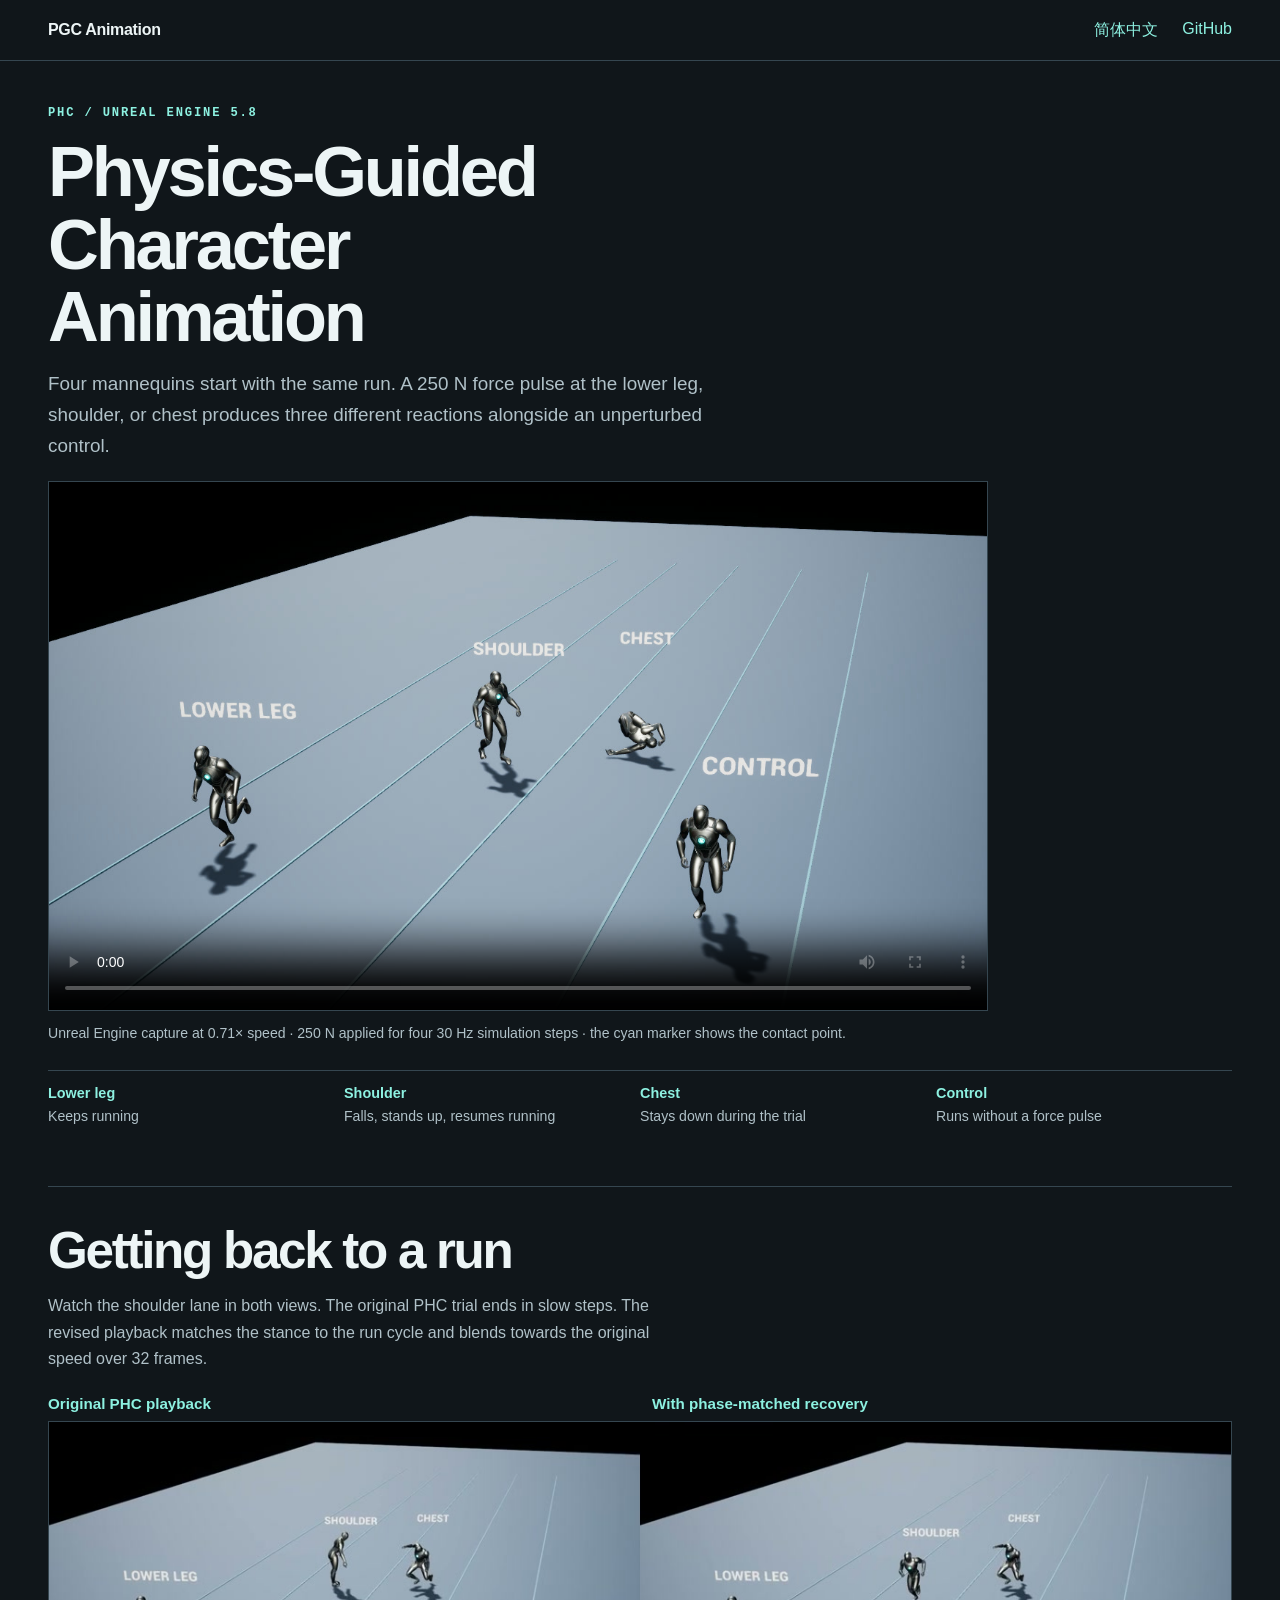
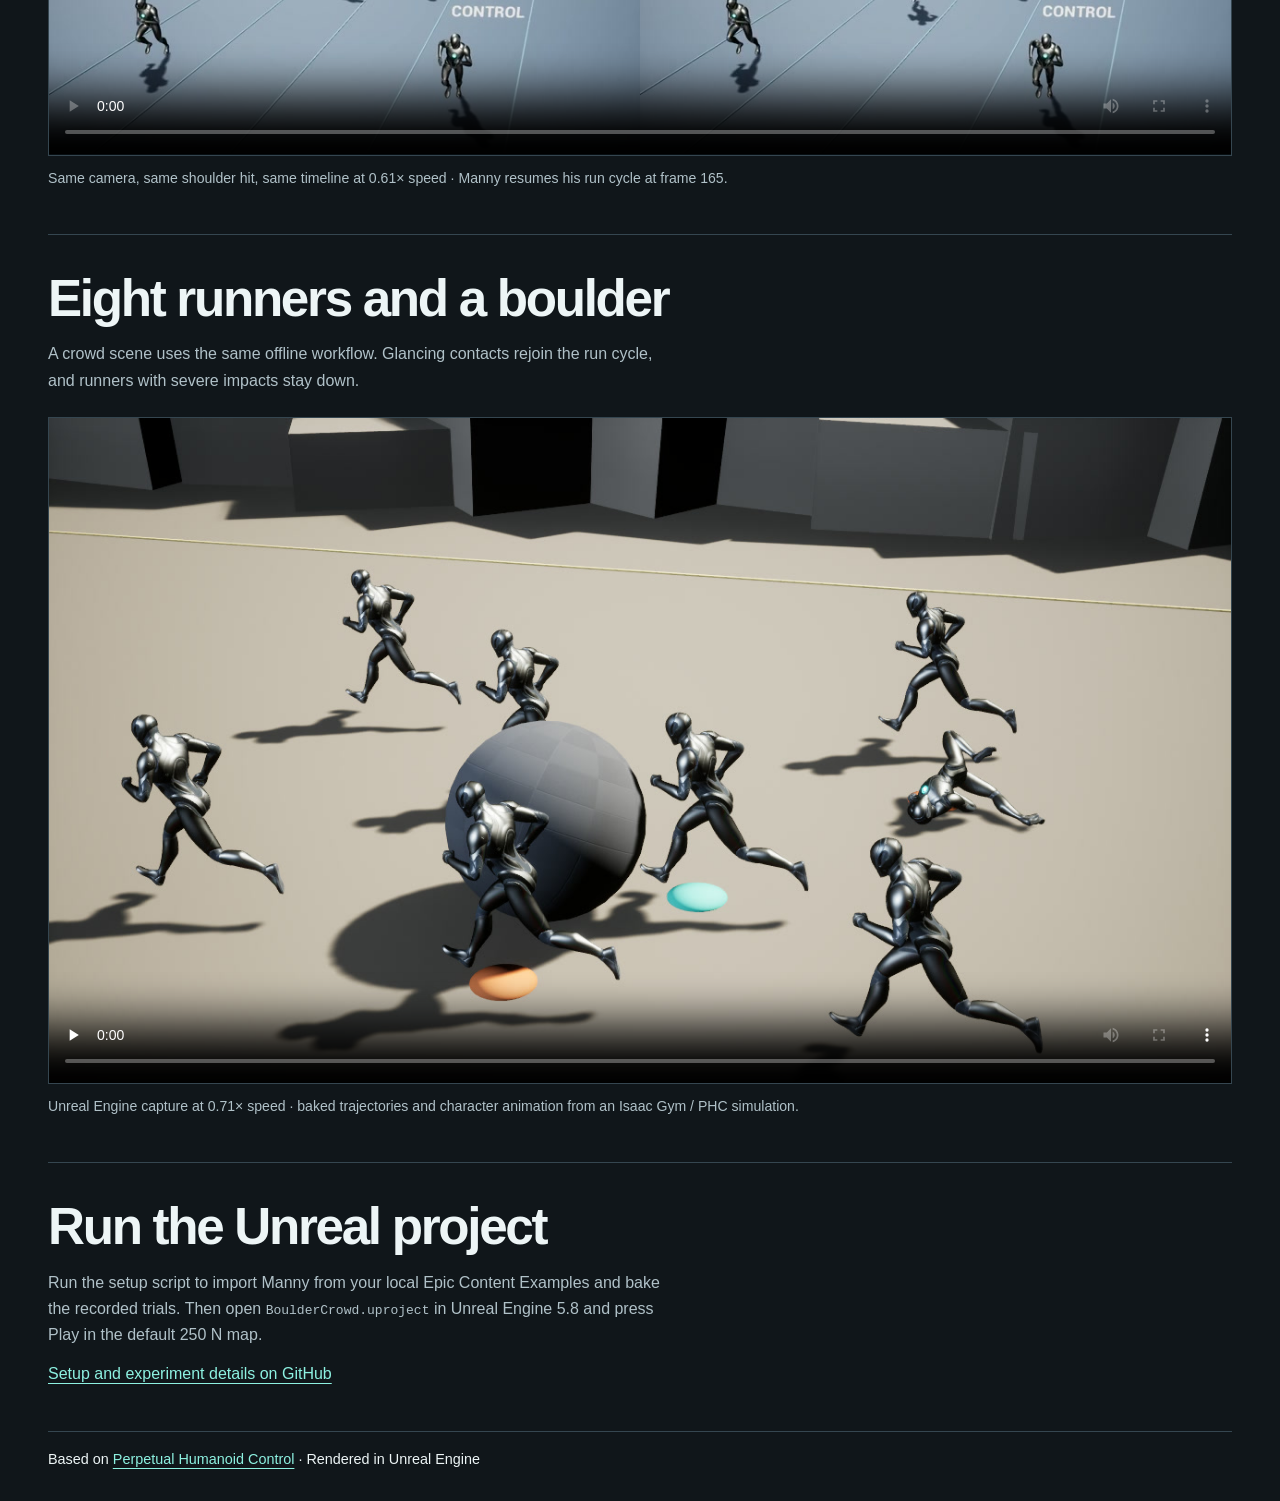
==== docs/index.html @ e0ee0b3a "Publish bilingual Unreal animation showcase" ====
<!doctype html>
<html lang="en">
<head>
  <meta charset="utf-8">
  <meta name="viewport" content="width=device-width, initial-scale=1">
  <meta name="description" content="Unreal Engine recordings of physically simulated running, localized impacts, and phase-matched recovery.">
  <link rel="alternate" hreflang="zh-CN" href="zh/">
  <link rel="icon" href="media/contact.jpg">
  <link rel="stylesheet" href="style.css">
  <title>Physics-Guided Character Animation</title>
</head>
<body>
  <header><div class="shell header-row">
    <a class="brand" href="./">PGC Animation</a>
    <nav aria-label="Site"><a lang="zh-CN" href="zh/">简体中文</a><a href="https://github.com/XiuyuYang/physics-guided-character-animation">GitHub</a></nav>
  </div></header>
  <main>
    <section class="hero shell" aria-labelledby="title">
      <p class="eyebrow">PHC / Unreal Engine 5.8</p>
      <h1 id="title">Physics-Guided Character Animation</h1>
      <p class="lede">Four mannequins start with the same run. A 250 N force pulse at the lower leg, shoulder, or chest produces three different reactions alongside an unperturbed control.</p>
      <figure>
        <video controls playsinline preload="metadata" width="1280" height="720" src="media/contact.mp4" poster="media/contact.jpg" aria-label="Localized impact experiment in Unreal Engine"></video>
        <figcaption>Unreal Engine capture at 0.71× speed · 250 N applied for four 30 Hz simulation steps · the cyan marker shows the contact point.</figcaption>
      </figure>
      <dl class="lanes">
        <div><dt>Lower leg</dt><dd>Keeps running</dd></div>
        <div><dt>Shoulder</dt><dd>Falls, stands up, resumes running</dd></div>
        <div><dt>Chest</dt><dd>Stays down during the trial</dd></div>
        <div><dt>Control</dt><dd>Runs without a force pulse</dd></div>
      </dl>
    </section>
    <section class="shell detail" aria-labelledby="recovery">
      <h2 id="recovery">Getting back to a run</h2>
      <p>Watch the shoulder lane in both views. The original PHC trial ends in slow steps. The revised playback matches the stance to the run cycle and blends towards the original speed over 32 frames.</p>
      <figure>
        <div class="video-labels"><span>Original PHC playback</span><span>With phase-matched recovery</span></div>
        <video controls playsinline preload="metadata" width="1280" height="360" src="media/recovery.mp4" poster="media/recovery.jpg" aria-label="Synchronized comparison of original and revised recovery"></video>
        <figcaption>Same camera, same shoulder hit, same timeline at 0.61× speed · Manny resumes his run cycle at frame 165.</figcaption>
      </figure>
    </section>
    <section class="shell detail" aria-labelledby="crowd">
      <h2 id="crowd">Eight runners and a boulder</h2>
      <p>A crowd scene uses the same offline workflow. Glancing contacts rejoin the run cycle, and runners with severe impacts stay down.</p>
      <figure>
        <video controls playsinline preload="none" width="1280" height="720" src="media/crowd.mp4" poster="media/crowd.jpg" aria-label="Boulder and runners in an Unreal Engine crowd scene"></video>
        <figcaption>Unreal Engine capture at 0.71× speed · baked trajectories and character animation from an Isaac Gym / PHC simulation.</figcaption>
      </figure>
    </section>
    <section class="shell detail" aria-labelledby="run">
      <h2 id="run">Run the Unreal project</h2>
      <p>Run the setup script to import Manny from your local Epic Content Examples and bake the recorded trials. Then open <code>BoulderCrowd.uproject</code> in Unreal Engine 5.8 and press Play in the default 250 N map.</p>
      <a href="https://github.com/XiuyuYang/physics-guided-character-animation#run-in-unreal">Setup and experiment details on GitHub</a>
    </section>
  </main>
  <footer class="shell">Based on <a href="https://github.com/ZhengyiLuo/PHC">Perpetual Humanoid Control</a> · Rendered in Unreal Engine</footer>
</body>
</html>
---- docs/style.css ----
:root {
  color-scheme: dark;
  --bg: #10161a;
  --fg: #edf5f6;
  --muted: #b0c1c8;
  --line: #354650;
  --accent: #8df1e1;
  font-family: Inter, "Segoe UI", "Microsoft YaHei", sans-serif;
}
* { box-sizing: border-box; }
body { margin: 0; background: var(--bg); color: var(--fg); }
a { color: var(--accent); text-underline-offset: .25em; }
a:focus-visible, video:focus-visible { outline: 2px solid var(--accent); outline-offset: 5px; }
.shell { width: min(1184px, calc(100% - 64px)); margin-inline: auto; }
header { border-bottom: 1px solid var(--line); }
.header-row { min-height: 60px; display: flex; align-items: center; justify-content: space-between; gap: 20px; }
.brand { color: var(--fg); font-weight: 720; letter-spacing: -.02em; }
nav { display: flex; gap: 24px; }
nav a, .brand { text-decoration: none; }
nav a:hover, .brand:hover { text-decoration: underline; }
.hero { padding: clamp(36px, 5vw, 72px) 0 0; }
.eyebrow { margin: 0 0 14px; color: var(--accent); font: 600 .76rem/1.4 "IBM Plex Mono", Consolas, monospace; letter-spacing: .15em; text-transform: uppercase; }
h1, h2 { margin: 0; line-height: 1.03; letter-spacing: -.045em; }
h1 { font-size: clamp(2.6rem, 7vw, 6.4rem); max-width: 16ch; text-wrap: balance; }
[lang="zh-CN"] h1 { max-width: 14em; font-size: clamp(2.3rem, 6vw, 5.25rem); }
.lede { max-width: 64ch; margin: 20px 0 27px; color: var(--muted); line-height: 1.65; font-size: clamp(1rem, 1.6vw, 1.18rem); }
video { display: block; width: 100%; height: auto; background: #070e12; border: 1px solid var(--line); }
figure { margin: 0; min-width: 0; }
figcaption { margin-top: 12px; font-size: .88rem; color: var(--muted); line-height: 1.55; }
.lanes { margin: 26px 0 0; display: grid; grid-template-columns: repeat(4, 1fr); border-top: 1px solid var(--line); }
.lanes div { padding: 14px 12px 14px 0; }
.lanes dt { color: var(--accent); font-weight: 650; font-size: .9rem; }
.lanes dd { margin: 5px 0 0; color: var(--muted); font-size: .88rem; line-height: 1.5; }
.detail { border-top: 1px solid var(--line); margin-top: 44px; padding-top: 38px; }
.detail h2 { font-size: clamp(1.8rem, 4vw, 3.25rem); margin-bottom: 12px; }
.detail p { max-width: 69ch; color: var(--muted); line-height: 1.65; }
.detail figure { margin-top: 23px; }
.video-labels { display: grid; grid-template-columns: 1fr 1fr; color: var(--accent); font-weight: 650; font-size: .95rem; margin-bottom: 9px; }
.video-labels span:nth-child(2) { padding-left: 12px; }
footer { border-top: 1px solid var(--line); margin-top: 48px; padding: 16px 0 30px; font-size: .9rem; line-height: 1.6; }
@media (max-width: 650px) {
  .shell { width: calc(100% - 32px); }
  .header-row { min-height: 54px; }
  nav { gap: 15px; }
  .lanes { grid-template-columns: 1fr 1fr; }
  .detail { margin-top: 30px; padding-top: 28px; }
}
@media (min-width: 1000px) {
  .hero { padding-top: 44px; }
  .hero h1 { font-size: clamp(4rem, 5.5vw, 5.25rem); }
  .hero .lede { margin: 14px 0 20px; }
  .hero figure { max-width: 940px; }
}
@media (prefers-reduced-motion: no-preference) {
  .hero h1 { animation: enter .3s ease-out both; }
  @keyframes enter { from { transform: translateY(8px); } to { transform: translateY(0); } }
}
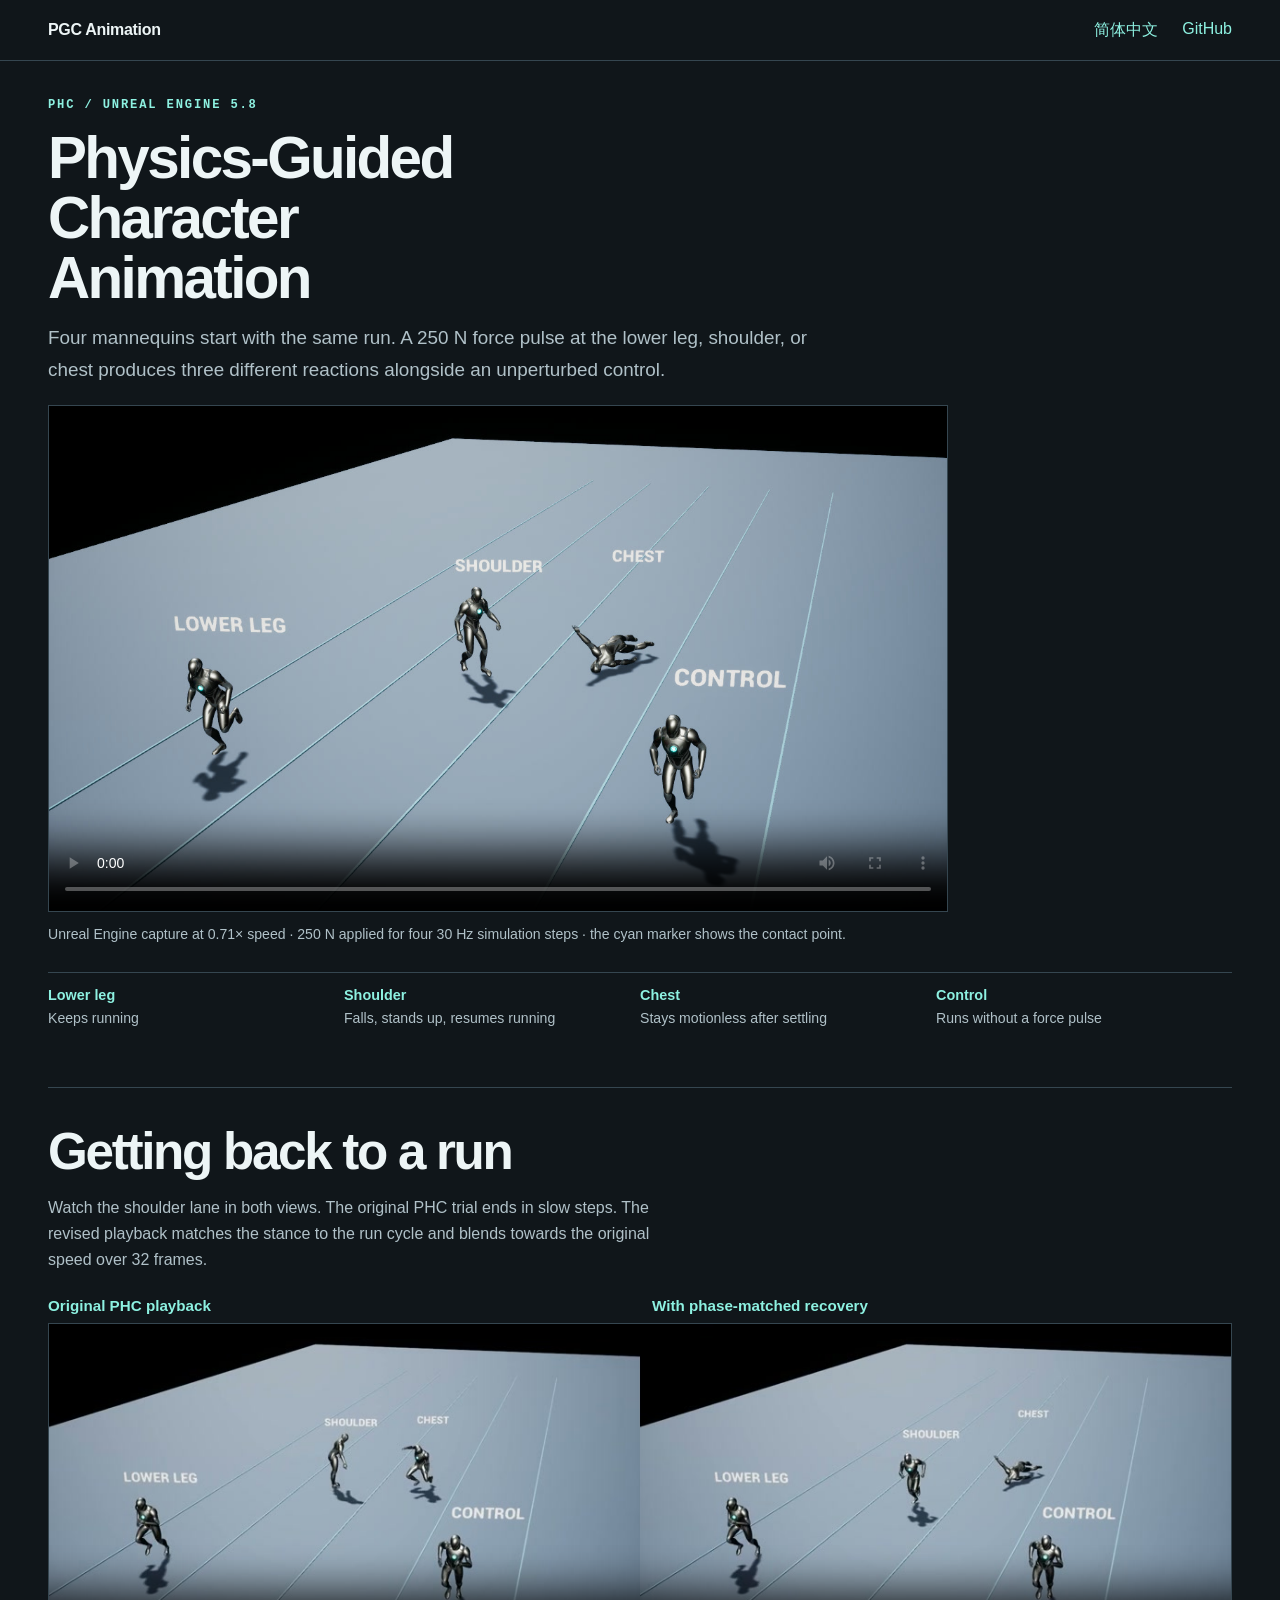
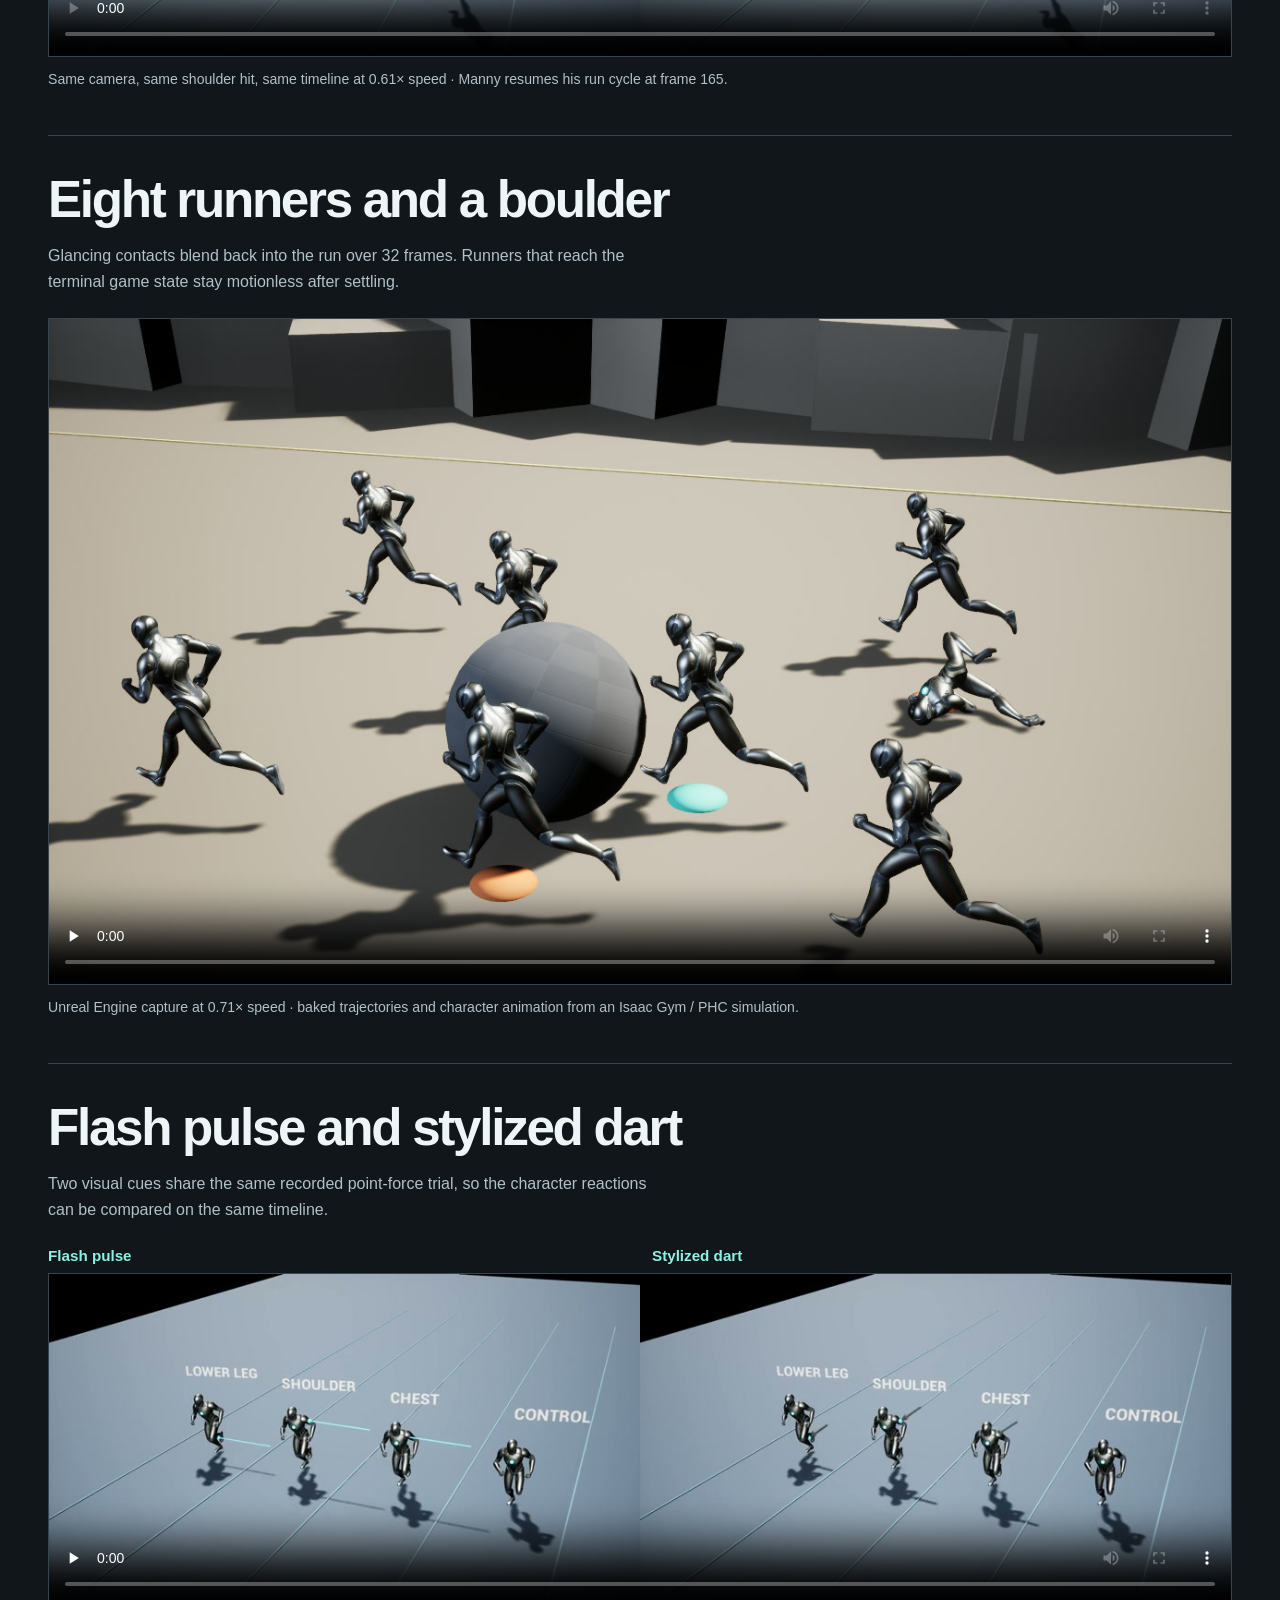
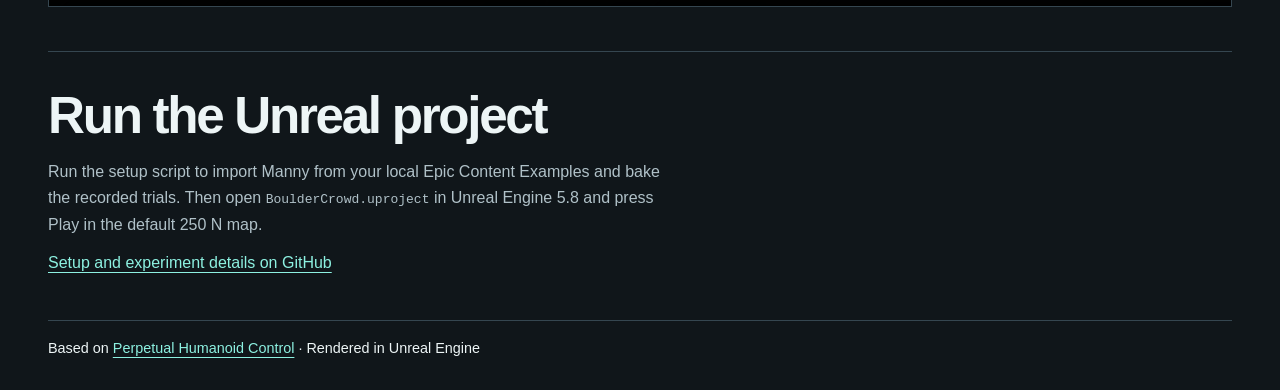
==== commit 1101e76c: "Publish smoother recoveries and projectile visual comparisons" ====
--- a/docs/index.html
+++ b/docs/index.html
@@ -26,7 +26,7 @@
       <dl class="lanes">
         <div><dt>Lower leg</dt><dd>Keeps running</dd></div>
         <div><dt>Shoulder</dt><dd>Falls, stands up, resumes running</dd></div>
-        <div><dt>Chest</dt><dd>Stays down during the trial</dd></div>
+        <div><dt>Chest</dt><dd>Stays motionless after settling</dd></div>
         <div><dt>Control</dt><dd>Runs without a force pulse</dd></div>
       </dl>
     </section>
@@ -41,10 +41,18 @@
     </section>
     <section class="shell detail" aria-labelledby="crowd">
       <h2 id="crowd">Eight runners and a boulder</h2>
-      <p>A crowd scene uses the same offline workflow. Glancing contacts rejoin the run cycle, and runners with severe impacts stay down.</p>
+      <p>Glancing contacts blend back into the run over 32 frames. Runners that reach the terminal game state stay motionless after settling.</p>
       <figure>
         <video controls playsinline preload="none" width="1280" height="720" src="media/crowd.mp4" poster="media/crowd.jpg" aria-label="Boulder and runners in an Unreal Engine crowd scene"></video>
         <figcaption>Unreal Engine capture at 0.71× speed · baked trajectories and character animation from an Isaac Gym / PHC simulation.</figcaption>
+      </figure>
+    </section>
+    <section class="shell detail" aria-labelledby="projectiles">
+      <h2 id="projectiles">Flash pulse and stylized dart</h2>
+      <p>Two visual cues share the same recorded point-force trial, so the character reactions can be compared on the same timeline.</p>
+      <figure>
+        <div class="video-labels"><span>Flash pulse</span><span>Stylized dart</span></div>
+        <video controls playsinline preload="none" width="1280" height="360" src="media/projectiles.mp4" poster="media/projectiles.jpg" aria-label="Flash pulse and stylized dart visual comparison"></video>
       </figure>
     </section>
     <section class="shell detail" aria-labelledby="run">
--- a/docs/style.css
+++ b/docs/style.css
@@ -46,10 +46,10 @@
   .detail { margin-top: 30px; padding-top: 28px; }
 }
 @media (min-width: 1000px) {
-  .hero { padding-top: 44px; }
-  .hero h1 { font-size: clamp(4rem, 5.5vw, 5.25rem); }
-  .hero .lede { margin: 14px 0 20px; }
-  .hero figure { max-width: 940px; }
+  .hero { padding-top: 36px; }
+  .hero h1 { font-size: clamp(3.65rem, 4.5vw, 4.5rem); }
+  .hero .lede { max-width: 76ch; margin: 14px 0 20px; }
+  .hero figure { max-width: 900px; }
 }
 @media (prefers-reduced-motion: no-preference) {
   .hero h1 { animation: enter .3s ease-out both; }
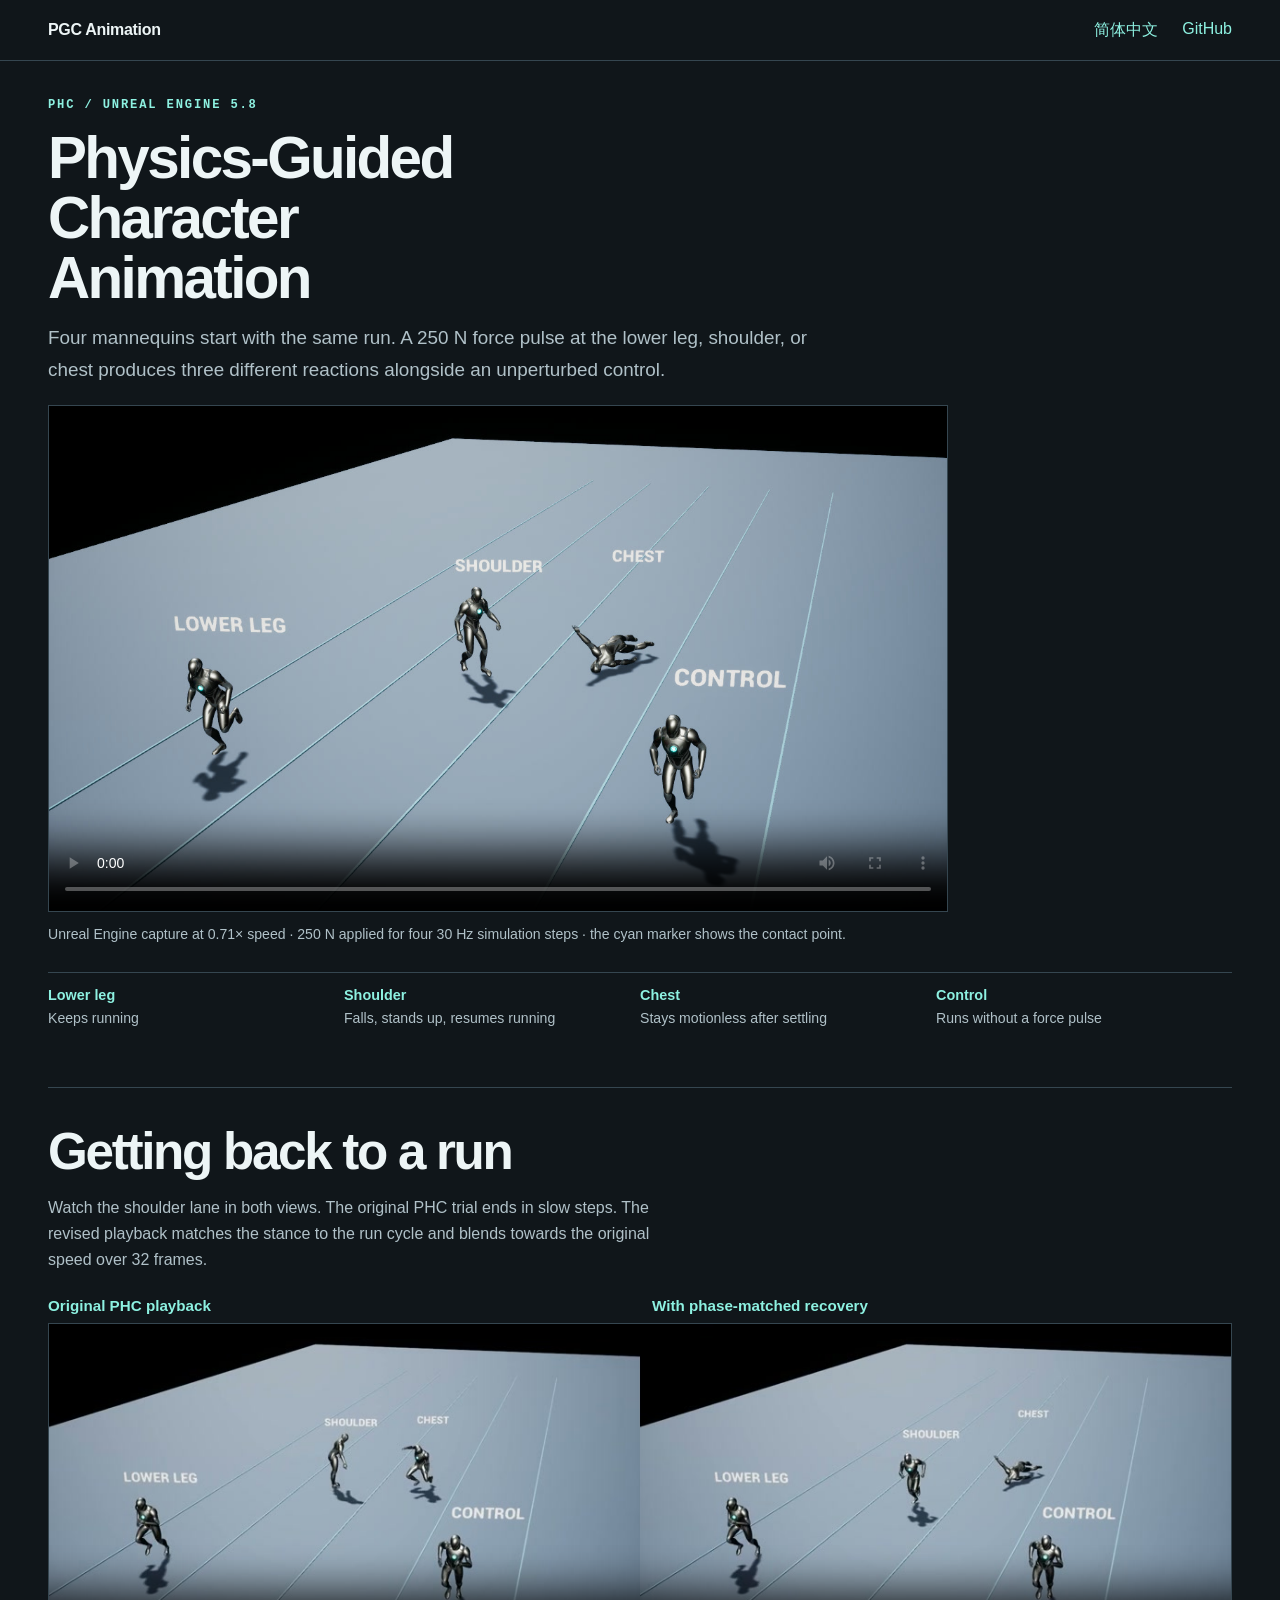
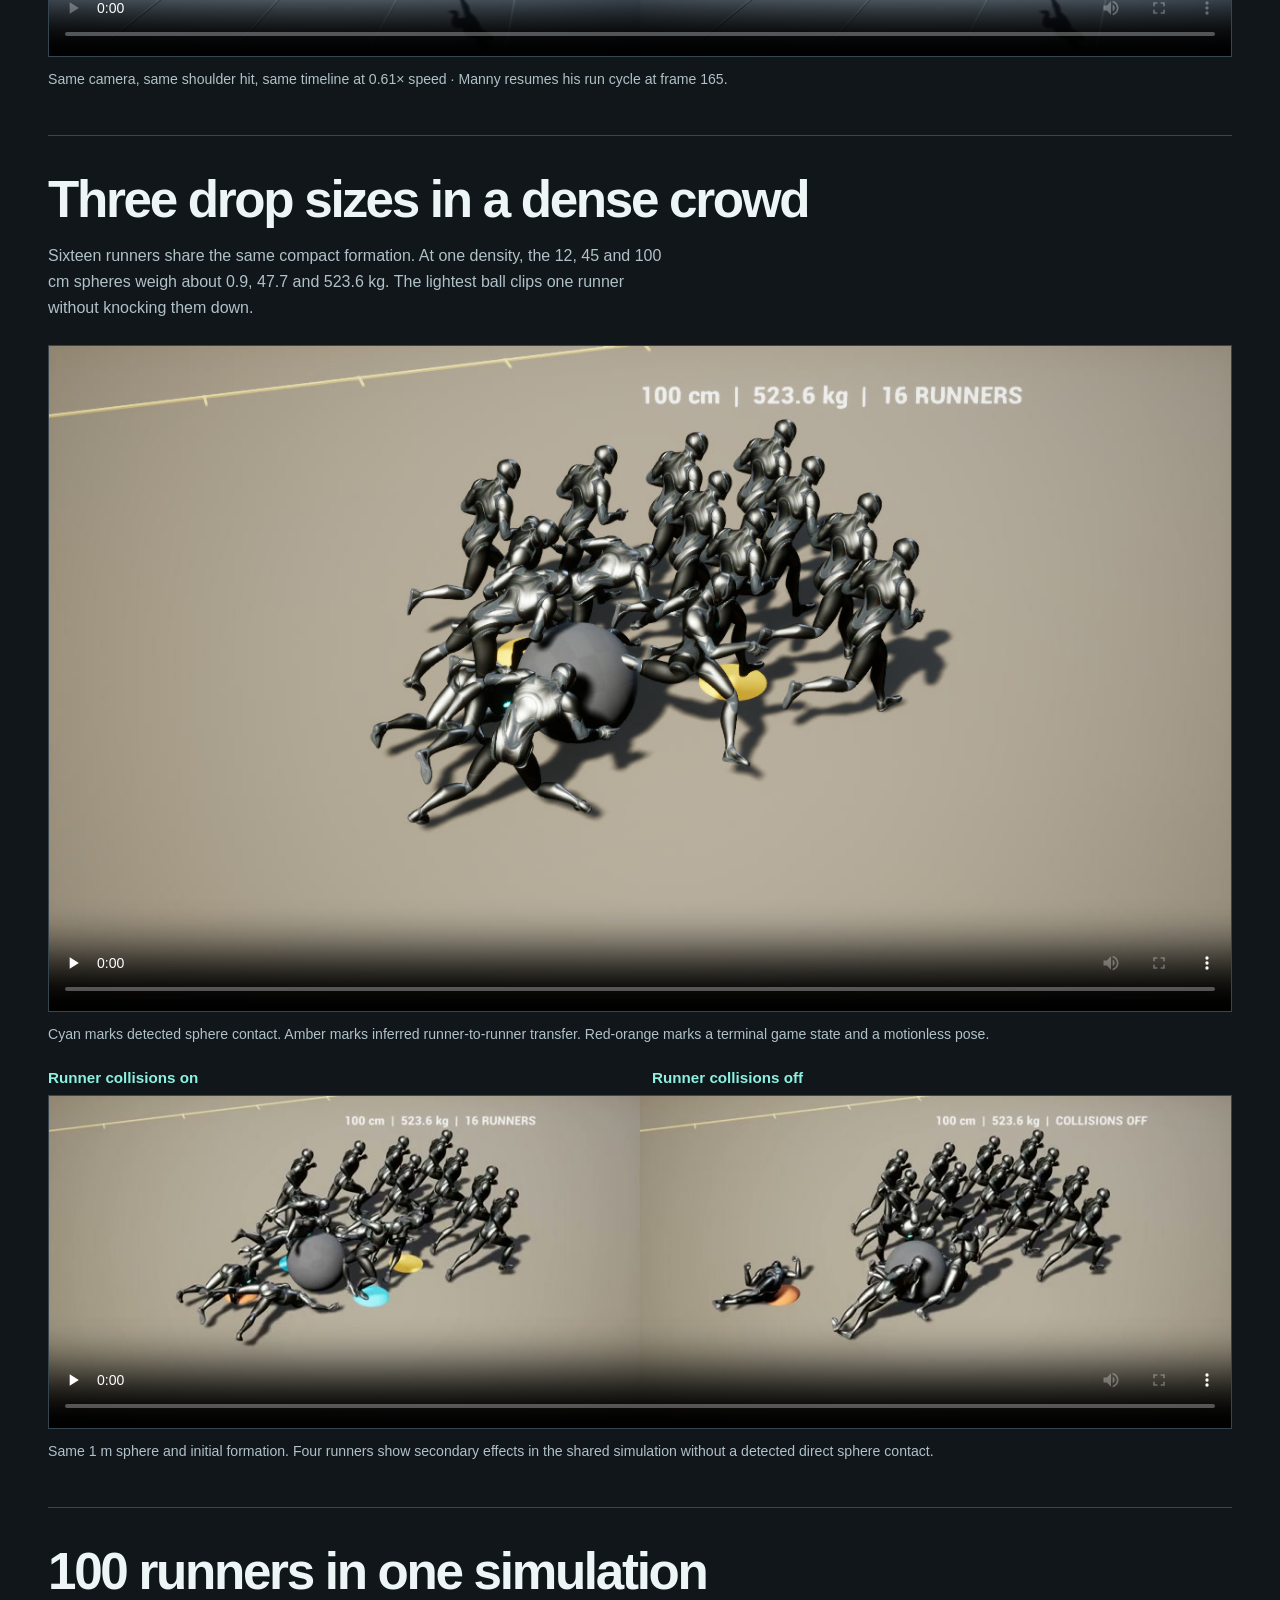
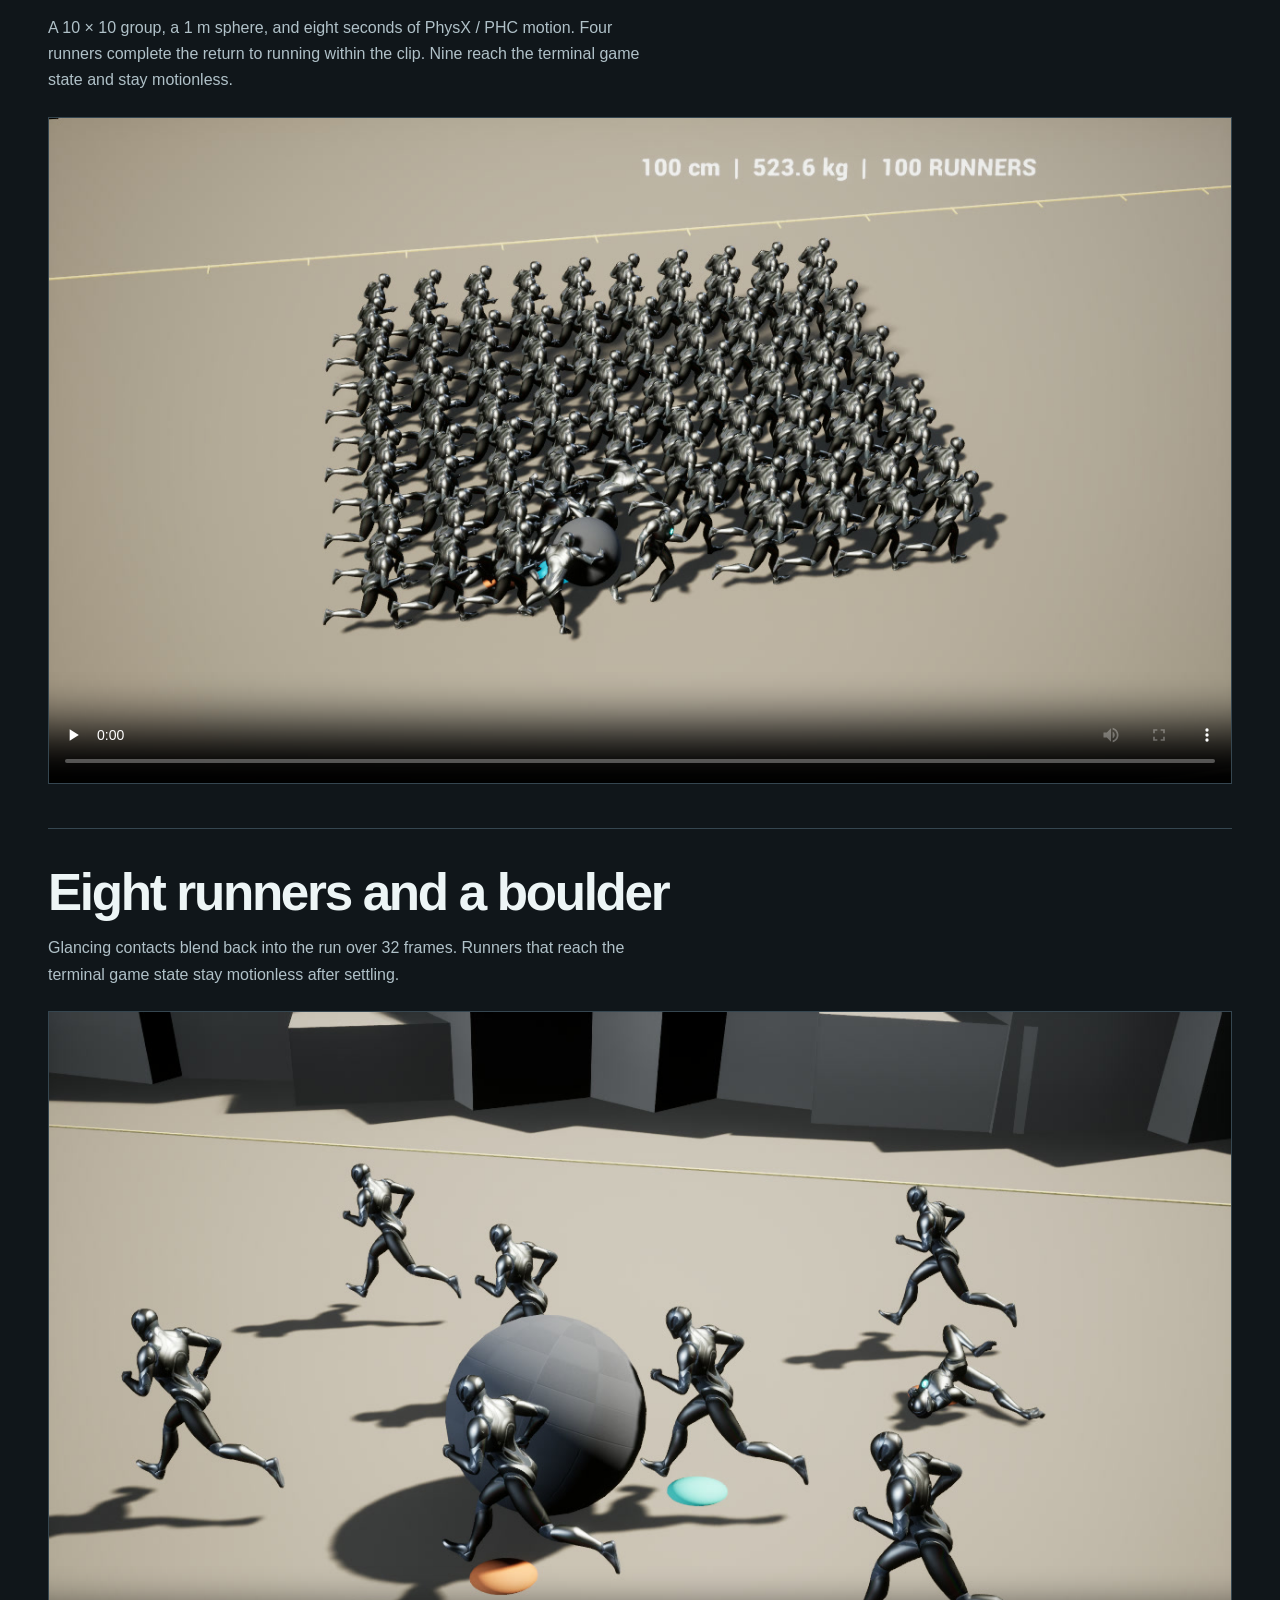
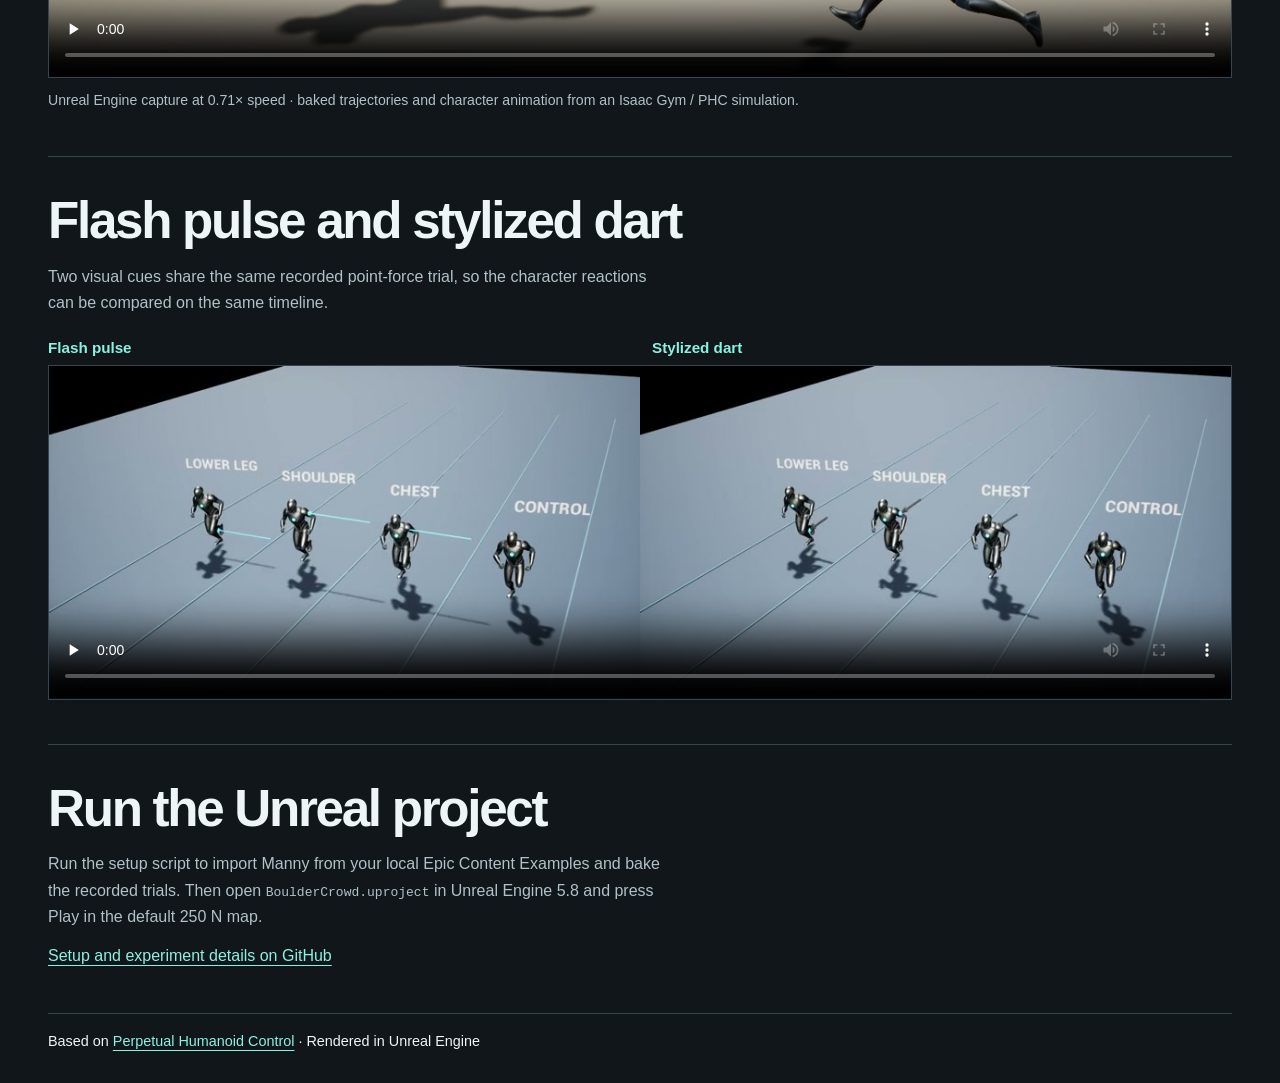
==== commit c84e2429: "Add matched falling-sphere trials and 100-runner showcase" ====
--- a/docs/index.html
+++ b/docs/index.html
@@ -39,6 +39,26 @@
         <figcaption>Same camera, same shoulder hit, same timeline at 0.61× speed · Manny resumes his run cycle at frame 165.</figcaption>
       </figure>
     </section>
+    <section class="shell detail" aria-labelledby="drops">
+      <h2 id="drops">Three drop sizes in a dense crowd</h2>
+      <p>Sixteen runners share the same compact formation. At one density, the 12, 45 and 100 cm spheres weigh about 0.9, 47.7 and 523.6 kg. The lightest ball clips one runner without knocking them down.</p>
+      <figure>
+        <video controls playsinline preload="none" width="1280" height="720" src="media/drops.mp4" poster="media/drops.jpg" aria-label="Three sizes of falling spheres in Unreal Engine"></video>
+        <figcaption>Cyan marks detected sphere contact. Amber marks inferred runner-to-runner transfer. Red-orange marks a terminal game state and a motionless pose.</figcaption>
+      </figure>
+      <figure>
+        <div class="video-labels"><span>Runner collisions on</span><span>Runner collisions off</span></div>
+        <video controls playsinline preload="none" width="1280" height="360" src="media/cascade.mp4" poster="media/cascade.jpg" aria-label="Matched comparison of the dense crowd with runner collisions enabled and disabled"></video>
+        <figcaption>Same 1 m sphere and initial formation. Four runners show secondary effects in the shared simulation without a detected direct sphere contact.</figcaption>
+      </figure>
+    </section>
+    <section class="shell detail" aria-labelledby="scale">
+      <h2 id="scale">100 runners in one simulation</h2>
+      <p>A 10 × 10 group, a 1 m sphere, and eight seconds of PhysX / PHC motion. Four runners complete the return to running within the clip. Nine reach the terminal game state and stay motionless.</p>
+      <figure>
+        <video controls playsinline preload="none" width="1280" height="720" src="media/scale.mp4" poster="media/scale.jpg" aria-label="One hundred runners and a falling sphere in Unreal Engine"></video>
+      </figure>
+    </section>
     <section class="shell detail" aria-labelledby="crowd">
       <h2 id="crowd">Eight runners and a boulder</h2>
       <p>Glancing contacts blend back into the run over 32 frames. Runners that reach the terminal game state stay motionless after settling.</p>
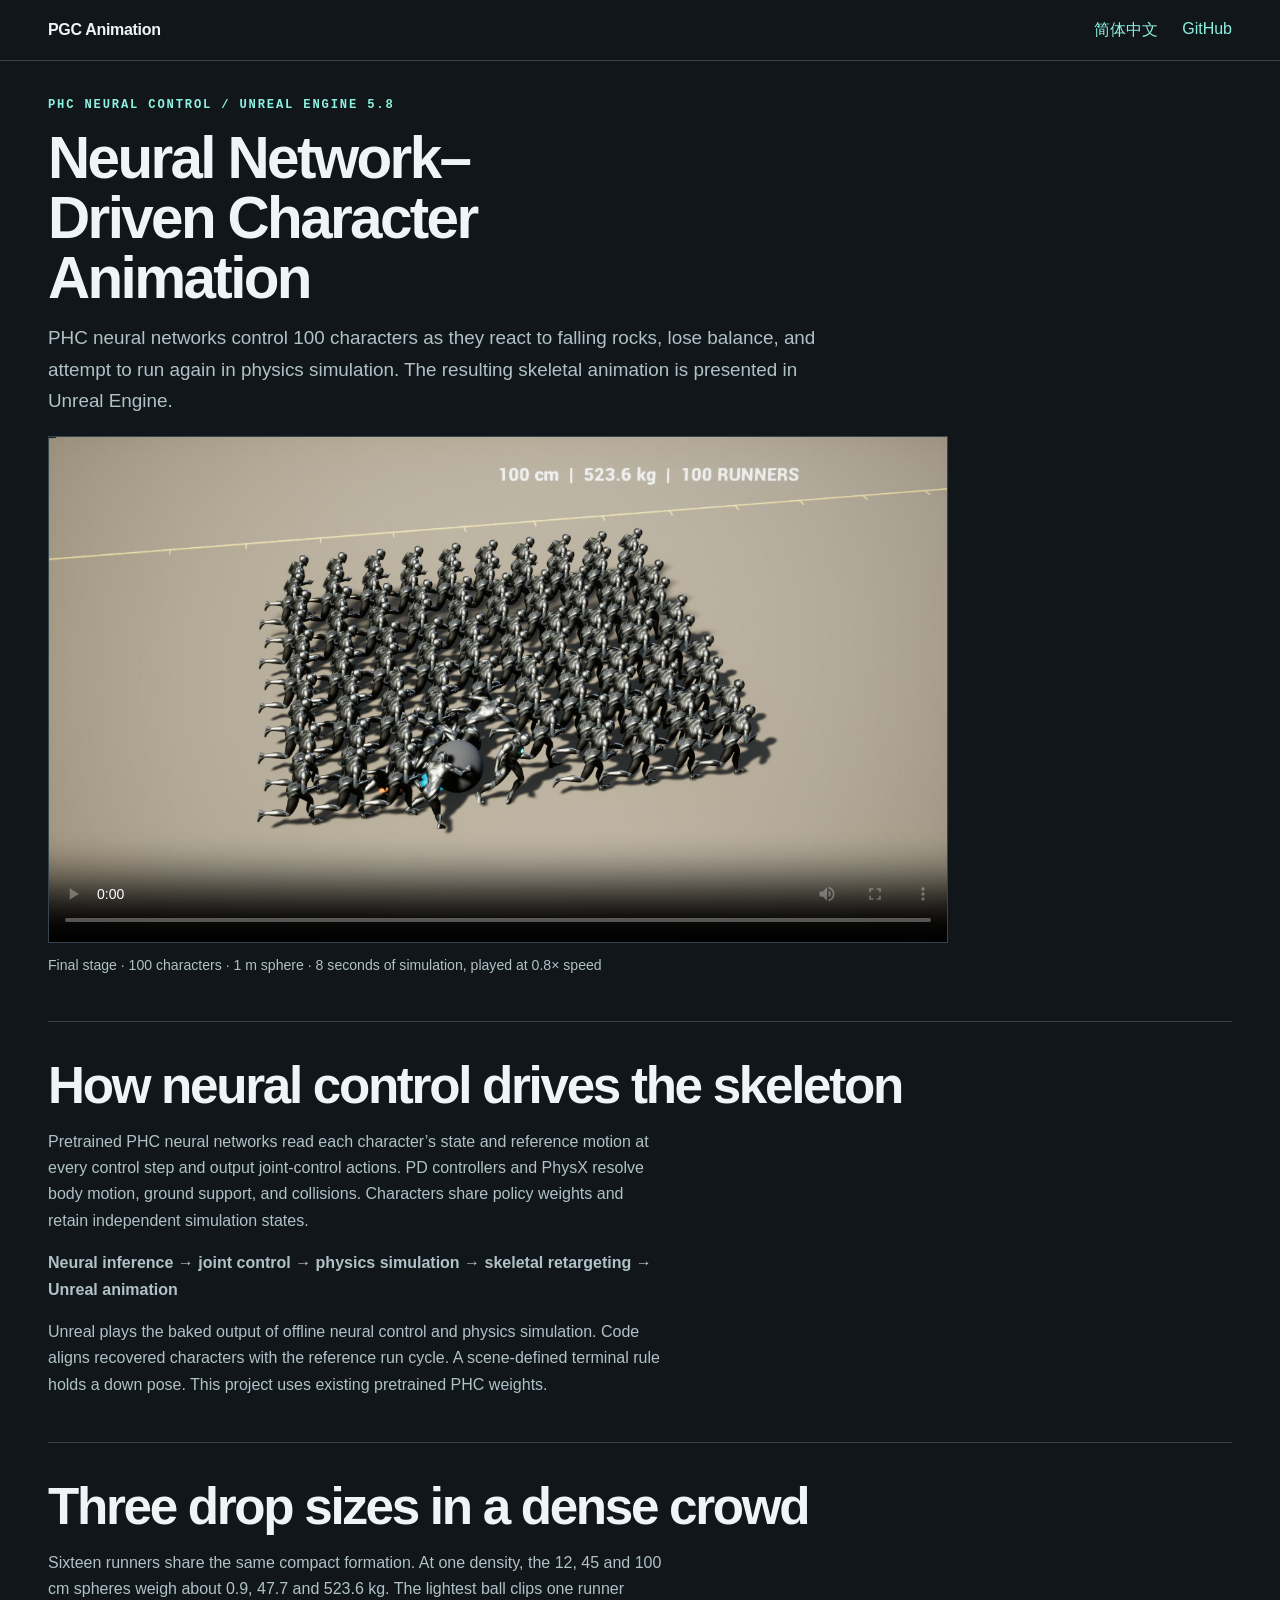
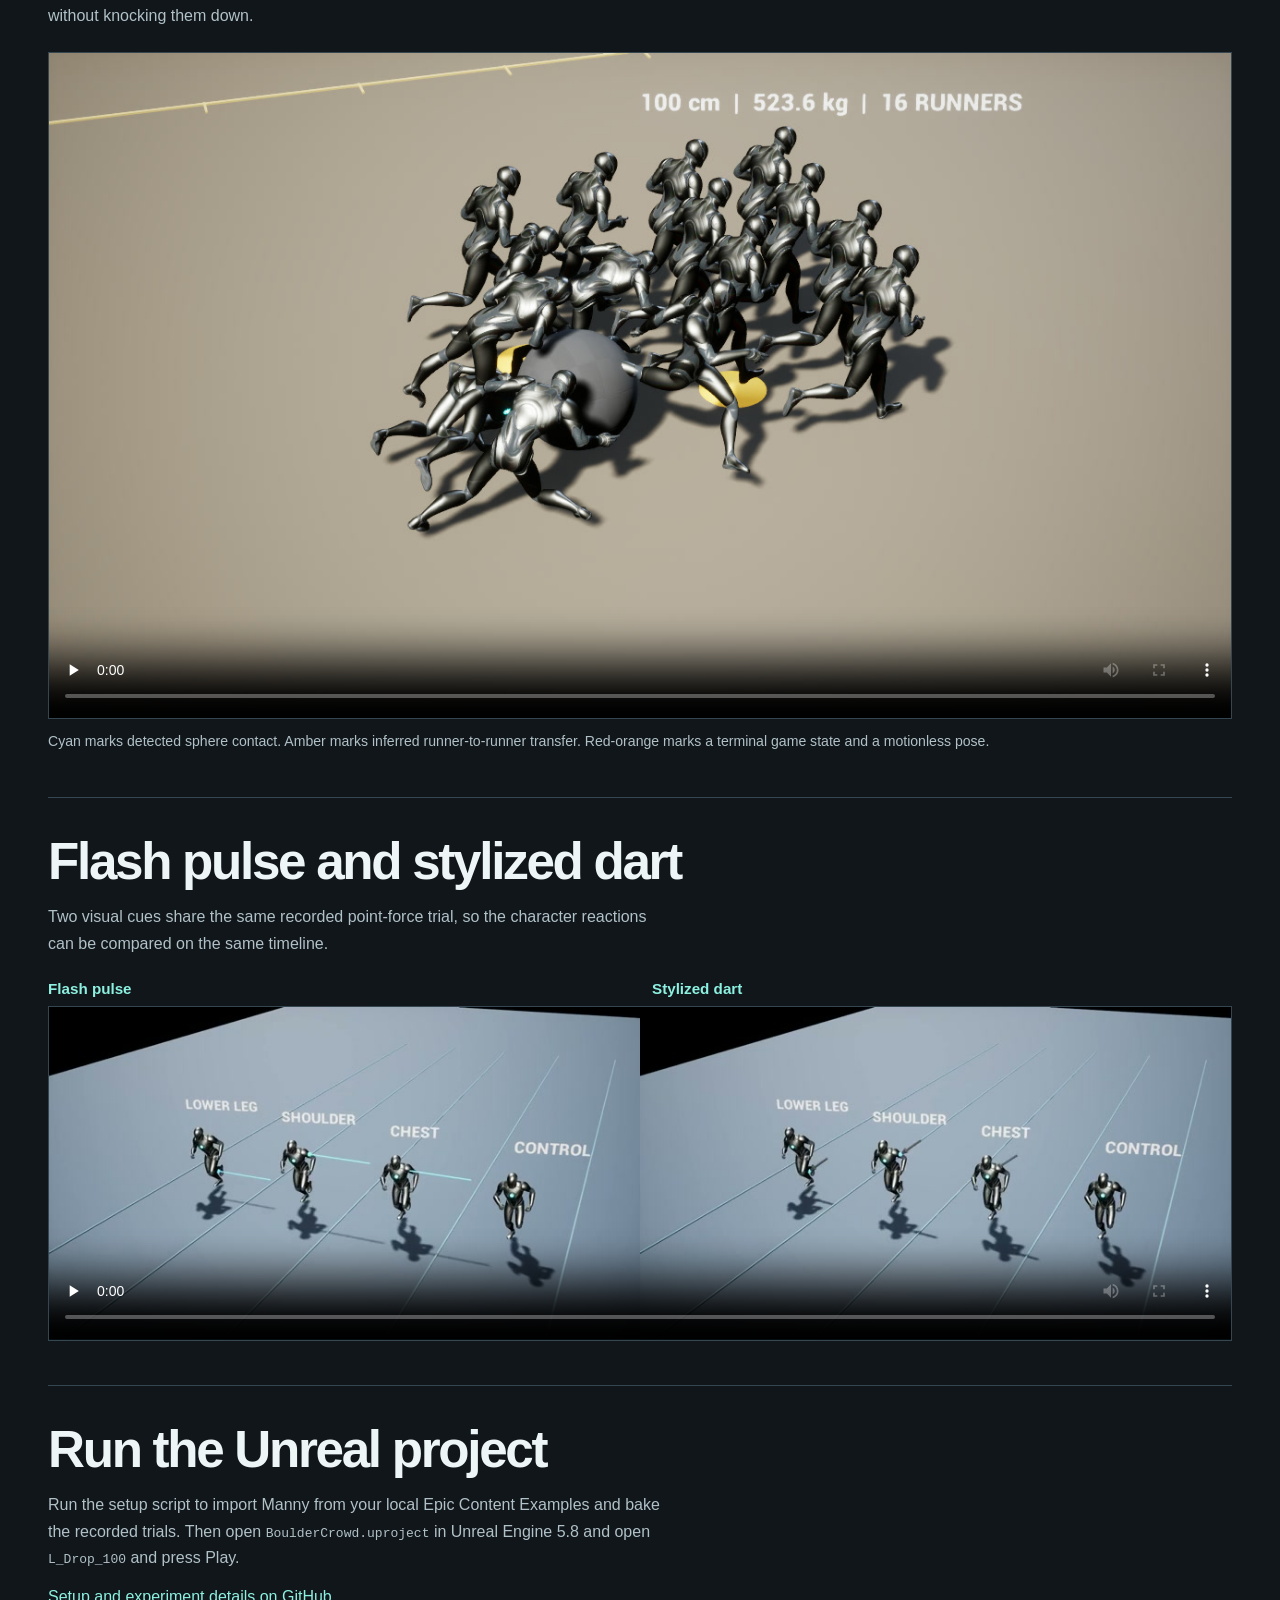
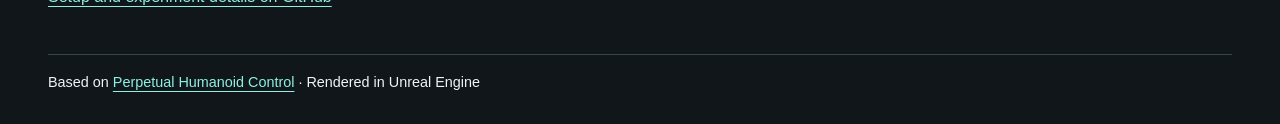
==== commit 631e671e: "Lead with neural character control and the final crowd demo" ====
--- a/docs/index.html
+++ b/docs/index.html
@@ -3,11 +3,11 @@
 <head>
   <meta charset="utf-8">
   <meta name="viewport" content="width=device-width, initial-scale=1">
-  <meta name="description" content="Unreal Engine recordings of physically simulated running, localized impacts, and phase-matched recovery.">
+  <meta name="description" content="PHC neural networks control 100 characters as they react to falling rocks, lose balance, and attempt to run again in physics simulation. The resulting skeletal animation is presented in Unreal Engine.">
   <link rel="alternate" hreflang="zh-CN" href="zh/">
-  <link rel="icon" href="media/contact.jpg">
+  <link rel="icon" href="media/scale.jpg">
   <link rel="stylesheet" href="style.css">
-  <title>Physics-Guided Character Animation</title>
+  <title>Neural Network–Driven Character Animation</title>
 </head>
 <body>
   <header><div class="shell header-row">
@@ -16,28 +16,19 @@
   </div></header>
   <main>
     <section class="hero shell" aria-labelledby="title">
-      <p class="eyebrow">PHC / Unreal Engine 5.8</p>
-      <h1 id="title">Physics-Guided Character Animation</h1>
-      <p class="lede">Four mannequins start with the same run. A 250 N force pulse at the lower leg, shoulder, or chest produces three different reactions alongside an unperturbed control.</p>
-      <figure>
-        <video controls playsinline preload="metadata" width="1280" height="720" src="media/contact.mp4" poster="media/contact.jpg" aria-label="Localized impact experiment in Unreal Engine"></video>
-        <figcaption>Unreal Engine capture at 0.71× speed · 250 N applied for four 30 Hz simulation steps · the cyan marker shows the contact point.</figcaption>
+      <p class="eyebrow">PHC Neural Control / Unreal Engine 5.8</p>
+      <h1 id="title">Neural Network–Driven Character Animation</h1>
+      <p class="lede">PHC neural networks control 100 characters as they react to falling rocks, lose balance, and attempt to run again in physics simulation. The resulting skeletal animation is presented in Unreal Engine.</p>
+      <figure id="scale">
+        <video controls playsinline preload="metadata" width="1280" height="720" src="media/scale.mp4" poster="media/scale.jpg" aria-label="Final stage · 100 characters · 1 m sphere · 8 seconds of simulation, played at 0.8× speed"></video>
+        <figcaption>Final stage · 100 characters · 1 m sphere · 8 seconds of simulation, played at 0.8× speed</figcaption>
       </figure>
-      <dl class="lanes">
-        <div><dt>Lower leg</dt><dd>Keeps running</dd></div>
-        <div><dt>Shoulder</dt><dd>Falls, stands up, resumes running</dd></div>
-        <div><dt>Chest</dt><dd>Stays motionless after settling</dd></div>
-        <div><dt>Control</dt><dd>Runs without a force pulse</dd></div>
-      </dl>
     </section>
-    <section class="shell detail" aria-labelledby="recovery">
-      <h2 id="recovery">Getting back to a run</h2>
-      <p>Watch the shoulder lane in both views. The original PHC trial ends in slow steps. The revised playback matches the stance to the run cycle and blends towards the original speed over 32 frames.</p>
-      <figure>
-        <div class="video-labels"><span>Original PHC playback</span><span>With phase-matched recovery</span></div>
-        <video controls playsinline preload="metadata" width="1280" height="360" src="media/recovery.mp4" poster="media/recovery.jpg" aria-label="Synchronized comparison of original and revised recovery"></video>
-        <figcaption>Same camera, same shoulder hit, same timeline at 0.61× speed · Manny resumes his run cycle at frame 165.</figcaption>
-      </figure>
+    <section class="shell detail" aria-labelledby="neural">
+      <h2 id="neural">How neural control drives the skeleton</h2>
+      <p>Pretrained PHC neural networks read each character’s state and reference motion at every control step and output joint-control actions. PD controllers and PhysX resolve body motion, ground support, and collisions. Characters share policy weights and retain independent simulation states.</p>
+      <p><strong>Neural inference → joint control → physics simulation → skeletal retargeting → Unreal animation</strong></p>
+      <p>Unreal plays the baked output of offline neural control and physics simulation. Code aligns recovered characters with the reference run cycle. A scene-defined terminal rule holds a down pose. This project uses existing pretrained PHC weights.</p>
     </section>
     <section class="shell detail" aria-labelledby="drops">
       <h2 id="drops">Three drop sizes in a dense crowd</h2>
@@ -46,26 +37,7 @@
         <video controls playsinline preload="none" width="1280" height="720" src="media/drops.mp4" poster="media/drops.jpg" aria-label="Three sizes of falling spheres in Unreal Engine"></video>
         <figcaption>Cyan marks detected sphere contact. Amber marks inferred runner-to-runner transfer. Red-orange marks a terminal game state and a motionless pose.</figcaption>
       </figure>
-      <figure>
-        <div class="video-labels"><span>Runner collisions on</span><span>Runner collisions off</span></div>
-        <video controls playsinline preload="none" width="1280" height="360" src="media/cascade.mp4" poster="media/cascade.jpg" aria-label="Matched comparison of the dense crowd with runner collisions enabled and disabled"></video>
-        <figcaption>Same 1 m sphere and initial formation. Four runners show secondary effects in the shared simulation without a detected direct sphere contact.</figcaption>
-      </figure>
-    </section>
-    <section class="shell detail" aria-labelledby="scale">
-      <h2 id="scale">100 runners in one simulation</h2>
-      <p>A 10 × 10 group, a 1 m sphere, and eight seconds of PhysX / PHC motion. Four runners complete the return to running within the clip. Nine reach the terminal game state and stay motionless.</p>
-      <figure>
-        <video controls playsinline preload="none" width="1280" height="720" src="media/scale.mp4" poster="media/scale.jpg" aria-label="One hundred runners and a falling sphere in Unreal Engine"></video>
-      </figure>
-    </section>
-    <section class="shell detail" aria-labelledby="crowd">
-      <h2 id="crowd">Eight runners and a boulder</h2>
-      <p>Glancing contacts blend back into the run over 32 frames. Runners that reach the terminal game state stay motionless after settling.</p>
-      <figure>
-        <video controls playsinline preload="none" width="1280" height="720" src="media/crowd.mp4" poster="media/crowd.jpg" aria-label="Boulder and runners in an Unreal Engine crowd scene"></video>
-        <figcaption>Unreal Engine capture at 0.71× speed · baked trajectories and character animation from an Isaac Gym / PHC simulation.</figcaption>
-      </figure>
+
     </section>
     <section class="shell detail" aria-labelledby="projectiles">
       <h2 id="projectiles">Flash pulse and stylized dart</h2>
@@ -77,7 +49,7 @@
     </section>
     <section class="shell detail" aria-labelledby="run">
       <h2 id="run">Run the Unreal project</h2>
-      <p>Run the setup script to import Manny from your local Epic Content Examples and bake the recorded trials. Then open <code>BoulderCrowd.uproject</code> in Unreal Engine 5.8 and press Play in the default 250 N map.</p>
+      <p>Run the setup script to import Manny from your local Epic Content Examples and bake the recorded trials. Then open <code>BoulderCrowd.uproject</code> in Unreal Engine 5.8 and open <code>L_Drop_100</code> and press Play.</p>
       <a href="https://github.com/XiuyuYang/physics-guided-character-animation#run-in-unreal">Setup and experiment details on GitHub</a>
     </section>
   </main>
